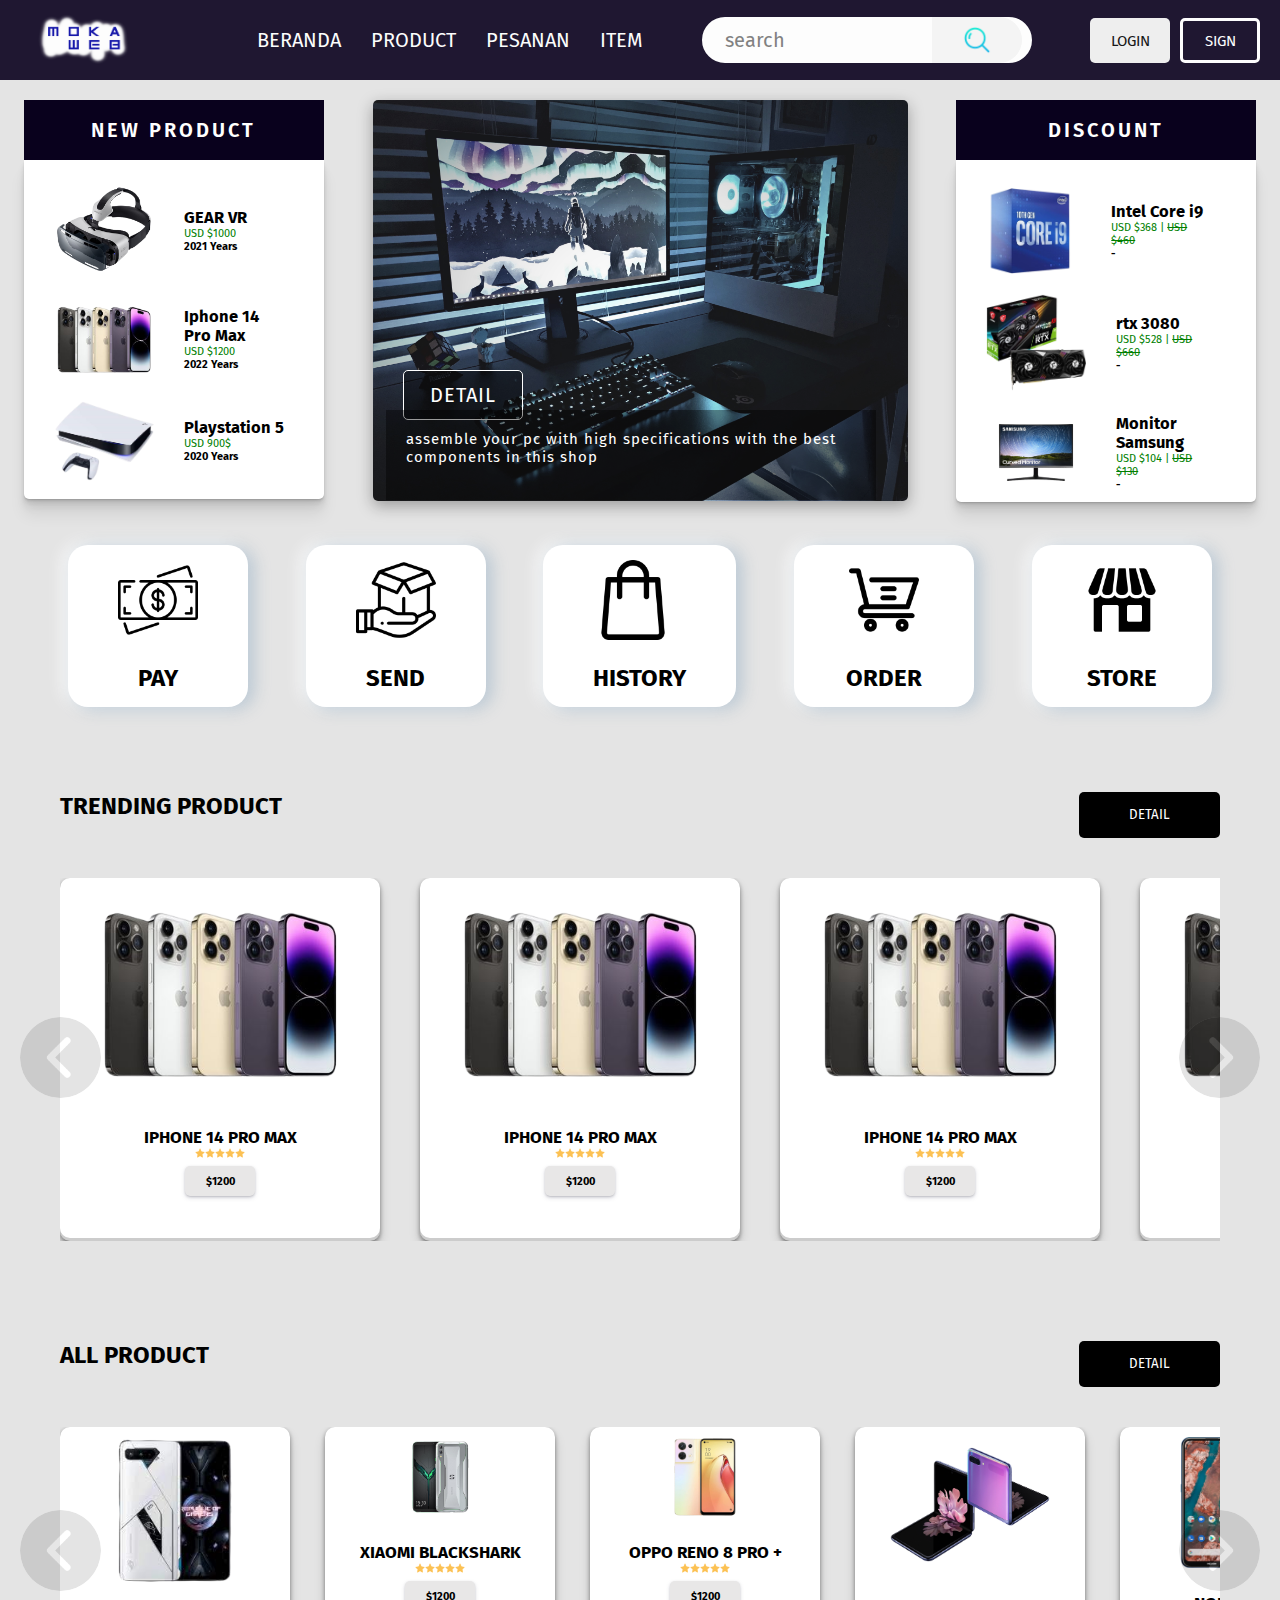
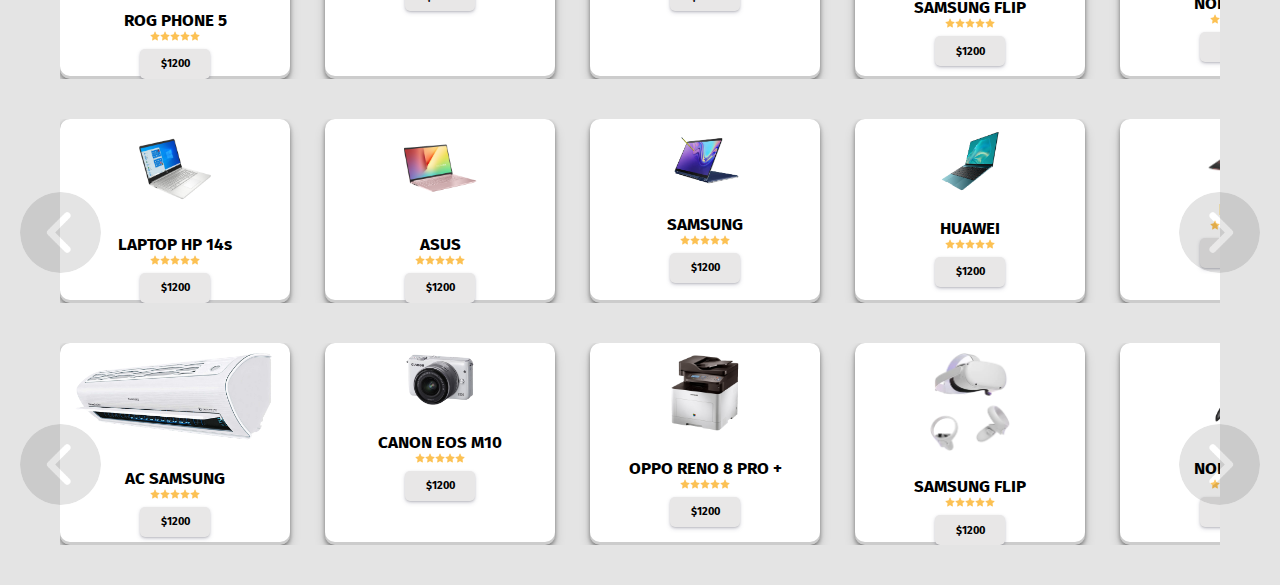
==== index.html @ 20a19802 "first commit" ====
<!DOCTYPE html>
<html lang="en">
  <head>
    <meta charset="UTF-8" />
    <meta http-equiv="X-UA-Compatible" content="IE=edge" />
    <meta name="viewport" content="width=device-width, initial-scale=1.0" />
    <!-- css -->
    <link rel="stylesheet" href="style/style.css" />

    <link rel="stylesheet" href="style/responsive.css" />

    <!-- style font -->
    <link rel="preconnect" href="https://fonts.googleapis.com" />
    <link rel="preconnect" href="https://fonts.gstatic.com" crossorigin />
    <link href="https://fonts.googleapis.com/css2?family=Fira+Sans:wght@300;400;500;600;700&display=swap" rel="stylesheet" />
    <link rel="shortcut icon" href="image/logo/20221010_172447.png" type="image/x-icon" />
    <title>moka-shop</title>
  </head>
  <body>
    <!-- navbarrrr -->
    <header class="navbar">
      <img class="logo" src="image/20221010_071324.png" alt="" />
      <div id="menu-bar">
        <div id="menu" onclick="onClickMenu()">
          <div id="bar1" class="bar"></div>
          <div id="bar2" class="bar"></div>
          <div id="bar3" class="bar"></div>
        </div>
        <ul class="hamburger-nav" id="nav">
          <li><a href="">home</a></li>
          <li><a href="">about</a></li>
          <li><a href="">blog</a></li>
          <li><a href="">gallery</a></li>
          <li><a href="">contact</a></li>
        </ul>
      </div>
      <div class="menu-bg" id="menu-bg"></div>
      <nav>
        <ul class="nav">
          <li><a href="#home">BERANDA</a></li>
          <li><a href="">PRODUCT</a></li>
          <li><a href="">PESANAN</a></li>
          <li><a href="">ITEM</a></li>
        </ul>
      </nav>
      <div class="nav search-bar">
        <img src="image/loupe.png" alt="" />
        <input class="input" type="search" name="" id="" placeholder="search" />
      </div>
      <div class="logo-user">
        <img src="image/icon/user.png" alt="" />
      </div>
      <div class="nav">
        <button class="btnlog">
          <h3><a class="color-text" href="login.html">LOGIN</a></h3>
        </button>
        <button class="btndaf">
          <h3><a href="sign.html">SIGN</a></h3>
        </button>
      </div>
    </header>
    <!-- emd navbarrrrrr -->

    <!-- hero sectionnnn -->
    <section id="home" class="contain">
      <div class="hero">
        <div class="product-content">
          <button class="btn-shop">
            <h2 class="text-shop"><a href="">NEW PRODUCT</a></h2>
          </button>
          <div class="card-product">
            <div class="barang">
              <img src="image/gear-vr-removebg-preview.png" alt="" width="100px" />
              <div class="text-item">
                <div>
                  <h2>GEAR VR</h2>
                  <p>USD $1000</p>
                  <h4>2021 Years</h4>
                </div>
              </div>
            </div>
            <div class="barang">
              <img src="image/ip_14-removebg-preview.png" alt="" width="100px" />
              <div class="text-item">
                <div>
                  <h2>Iphone 14 Pro Max</h2>
                  <p>USD $1200</p>
                  <h4>2022 Years</h4>
                </div>
              </div>
            </div>
            <div class="barang">
              <img class="ps5-img" src="image/ps_5-removebg-preview.png" alt="" width="100px" />
              <div class="text-item">
                <div>
                  <h2>Playstation 5</h2>
                  <p>USD 900$</p>
                  <h4>2020 Years</h4>
                </div>
              </div>
            </div>
            <button class="btn-view">
              <img src="image/icon/right-arrow (1).png" alt="" />
              <h3><a href="#tren-product">View Details</a></h3>
            </button>
          </div>
        </div>
        <div class="image-center">
          <img src="image/Work in progress___.jfif" alt="" width="535px" />
          <button class="btn-image">
            <a href="#tren-product">DETAIL</a>
          </button>
          <p>assemble your pc with high specifications with the best components in this shop</p>
        </div>
        <!-- discount item -->
        <div class="disc-content">
          <div class="discount">
            <button class="btn-disc">
              <a href="">DISCOUNT</a>
            </button>
          </div>
          <div class="card-discount">
            <div class="barang">
              <img class="proc-img" src="image/i9-removebg-preview.png" alt="" width="85px" />
              <div class="text-item">
                <div>
                  <h2>Intel Core i9</h2>
                  <p>USD $368 | <span>USD $460</span></p>
                  <h4>-</h4>
                </div>
              </div>
            </div>
            <div class="barang">
              <img class="rtx-3080" src="image/MSI_GeForce_RTX_3080_Ti_GAMING_X_TRIO_12G_LHR_Grafikkarte__912-V389-071_-removebg-preview.png" alt="" width="100px" />
              <div class="text-item">
                <div>
                  <h2>rtx 3080</h2>
                  <p>USD $528 | <span>USD $660</span></p>
                  <h4>-</h4>
                </div>
              </div>
            </div>
            <div class="barang">
              <img src="image/Samsung_C32R500_LC32R500FHRXEN-removebg-preview.png" alt="" width="100px" />
              <div class="text-item">
                <div class="item">
                  <h2>Monitor Samsung</h2>
                  <p>USD $104 | <span>USD $130</span></p>
                  <h4>-</h4>
                </div>
              </div>
            </div>
            <button class="btn-view">
              <img src="image/icon/right-arrow (1).png" alt="" />
              <h3><a href="#all-product">View Details</a></h3>
            </button>
          </div>
        </div>
      </div>
      <div class="fitur-content">
        <div class="fitur-item">
          <img src="image/icon/cash.png" alt="" />
          <h2>PAY</h2>
        </div>
        <div class="fitur-item">
          <img src="image/icon/package.png" alt="" />
          <h2>SEND</h2>
        </div>
        <div class="fitur-item">
          <img class="history-img" src="image/icon/shop-bag.png" alt="" />
          <h2>HISTORY</h2>
        </div>
        <div class="fitur-item">
          <img src="image/icon/shopping-cart.png" alt="" />
          <h2>ORDER</h2>
        </div>
        <div class="fitur-item">
          <img src="image/icon/store.png" alt="" />
          <h2>STORE</h2>
        </div>
      </div>
    </section>

    <!-- trending product -->
    <section id="tren-product" class="tren">
      <div class="slide">
        <div class="tittle">
          <h2>TRENDING PRODUCT</h2>
          <button class="btn-tren">DETAIL</button>
        </div>
        <div class="btn-slide">
          <img class="btn-next" src="image/icon/next.png" alt="" />
          <img class="btn-prev" src="image/icon/next.png" alt="" />
        </div>
        <div class="product-trending">
          <div class="card-tren">
            <img src="image/ip_14-removebg-preview.png" alt="" />
            <div class="desc-tren">
              <h2>IPHONE 14 PRO MAX</h2>
              <div class="rating">
                <img src="image/icon/favorite.png" alt="" />
                <img src="image/icon/favorite.png" alt="" />
                <img src="image/icon/favorite.png" alt="" />
                <img src="image/icon/favorite.png" alt="" />
                <img src="image/icon/favorite.png" alt="" />
              </div>
              <div class="btn-sell">
                <div>
                  <button class="price" role="button">$1200</button>
                </div>
              </div>
            </div>
          </div>
          <div class="card-tren">
            <img src="image/ip_14-removebg-preview.png" alt="" />
            <div class="desc-tren">
              <h2>IPHONE 14 PRO MAX</h2>
              <div class="rating">
                <img src="image/icon/favorite.png" alt="" />
                <img src="image/icon/favorite.png" alt="" />
                <img src="image/icon/favorite.png" alt="" />
                <img src="image/icon/favorite.png" alt="" />
                <img src="image/icon/favorite.png" alt="" />
              </div>
              <div class="btn-sell">
                <div>
                  <button class="price" role="button">$1200</button>
                </div>
              </div>
            </div>
          </div>
          <div class="card-tren">
            <img src="image/ip_14-removebg-preview.png" alt="" />
            <div class="desc-tren">
              <h2>IPHONE 14 PRO MAX</h2>
              <div class="rating">
                <img src="image/icon/favorite.png" alt="" />
                <img src="image/icon/favorite.png" alt="" />
                <img src="image/icon/favorite.png" alt="" />
                <img src="image/icon/favorite.png" alt="" />
                <img src="image/icon/favorite.png" alt="" />
              </div>
              <div class="btn-sell">
                <div>
                  <button class="price" role="button">$1200</button>
                </div>
              </div>
            </div>
          </div>
          <div class="card-tren">
            <img src="image/ip_14-removebg-preview.png" alt="" />
            <div class="desc-tren">
              <h2>IPHONE 14 PRO MAX</h2>
              <div class="rating">
                <img src="image/icon/favorite.png" alt="" />
                <img src="image/icon/favorite.png" alt="" />
                <img src="image/icon/favorite.png" alt="" />
                <img src="image/icon/favorite.png" alt="" />
                <img src="image/icon/favorite.png" alt="" />
              </div>
              <div class="btn-sell">
                <div>
                  <button class="price" role="button">$1200</button>
                </div>
              </div>
            </div>
          </div>
          <div class="card-tren">
            <img src="image/ip_14-removebg-preview.png" alt="" />
            <div class="desc-tren">
              <h2>IPHONE 14 PRO MAX</h2>
              <div class="rating">
                <img src="image/icon/favorite.png" alt="" />
                <img src="image/icon/favorite.png" alt="" />
                <img src="image/icon/favorite.png" alt="" />
                <img src="image/icon/favorite.png" alt="" />
                <img src="image/icon/favorite.png" alt="" />
              </div>
              <div class="btn-sell">
                <div>
                  <button class="price" role="button">$1200</button>
                </div>
              </div>
            </div>
          </div>
          <div class="card-tren">
            <img src="image/ip_14-removebg-preview.png" alt="" />
            <div class="desc-tren">
              <h2>IPHONE 14 PRO MAX</h2>
              <div class="rating">
                <img src="image/icon/favorite.png" alt="" />
                <img src="image/icon/favorite.png" alt="" />
                <img src="image/icon/favorite.png" alt="" />
                <img src="image/icon/favorite.png" alt="" />
                <img src="image/icon/favorite.png" alt="" />
              </div>
              <div class="btn-sell">
                <div>
                  <button class="price" role="button">$1200</button>
                </div>
              </div>
            </div>
          </div>
        </div>
      </div>
    </section>

    <section id="all-product" class="all-product">
      <div class="slide-1">
        <div class="tittle">
          <h2>ALL PRODUCT</h2>
          <button class="btn-tren">DETAIL</button>
        </div>
        <div class="btn-slide">
          <img class="nxt-btn" src="image/icon/next.png" alt="" />
          <img class="pre-btn" src="image/icon/next.png" alt="" />
        </div>
        <div class="product-container1">
          <div class="card-tren-all">
            <div class="card-body">
              <img class="rog" src="image/rog_5-removebg-preview.png" alt="" />
              <div class="desc-tren">
                <h2>ROG PHONE 5</h2>
                <div class="rating">
                  <img src="image/icon/favorite.png" alt="" />
                  <img src="image/icon/favorite.png" alt="" />
                  <img src="image/icon/favorite.png" alt="" />
                  <img src="image/icon/favorite.png" alt="" />
                  <img src="image/icon/favorite.png" alt="" />
                </div>
                <div class="btn-sell">
                  <div>
                    <button class="price" role="button">$1200</button>
                  </div>
                </div>
              </div>
            </div>
          </div>
          <div class="card-tren-all">
            <div class="card-body">
              <img class="bs" src="image/bs-removebg-preview.png" alt="" />
              <div class="desc-tren">
                <h2>XIAOMI BLACKSHARK</h2>
                <div class="rating">
                  <img src="image/icon/favorite.png" alt="" />
                  <img src="image/icon/favorite.png" alt="" />
                  <img src="image/icon/favorite.png" alt="" />
                  <img src="image/icon/favorite.png" alt="" />
                  <img src="image/icon/favorite.png" alt="" />
                </div>
                <div class="btn-sell">
                  <div>
                    <button class="price" role="button">$1200</button>
                  </div>
                </div>
              </div>
            </div>
          </div>
          <div class="card-tren-all">
            <div class="card-body">
              <img src="image/Oppo_Reno_8_Pro_Plus-removebg-preview.png" alt="" />
              <div class="desc-tren">
                <h2>OPPO RENO 8 PRO +</h2>
                <div class="rating">
                  <img src="image/icon/favorite.png" alt="" />
                  <img src="image/icon/favorite.png" alt="" />
                  <img src="image/icon/favorite.png" alt="" />
                  <img src="image/icon/favorite.png" alt="" />
                  <img src="image/icon/favorite.png" alt="" />
                </div>
                <div class="btn-sell">
                  <div>
                    <button class="price" role="button">$1200</button>
                  </div>
                </div>
              </div>
            </div>
          </div>
          <div class="card-tren-all">
            <div class="card-body">
              <img class="samsung" src="image/samsung-removebg-preview.png" alt="" />
              <div class="desc-tren">
                <h2>SAMSUNG FLIP</h2>
                <div class="rating">
                  <img src="image/icon/favorite.png" alt="" />
                  <img src="image/icon/favorite.png" alt="" />
                  <img src="image/icon/favorite.png" alt="" />
                  <img src="image/icon/favorite.png" alt="" />
                  <img src="image/icon/favorite.png" alt="" />
                </div>
                <div class="btn-sell">
                  <div>
                    <button class="price" role="button">$1200</button>
                  </div>
                </div>
              </div>
            </div>
          </div>
          <div class="card-tren-all">
            <div class="card-body">
              <img class="nokia" src="image/Nokia_Smartphone_X20_128_Go__6_Go_de_RAM__double_SIM__bleu_nordique-removebg-preview (1).png" alt="" />
              <div class="desc-tren">
                <h2>NOKIA X20</h2>
                <div class="rating">
                  <img src="image/icon/favorite.png" alt="" />
                  <img src="image/icon/favorite.png" alt="" />
                  <img src="image/icon/favorite.png" alt="" />
                  <img src="image/icon/favorite.png" alt="" />
                  <img src="image/icon/favorite.png" alt="" />
                </div>
                <div class="btn-sell">
                  <div>
                    <button class="price" role="button">$1200</button>
                  </div>
                </div>
              </div>
            </div>
          </div>
          <div class="card-tren-all">
            <div class="card-body">
              <img class="poco" src="image/Xiaomi_Poco_M4_5G_Price___Specifications-removebg-preview.png" alt="" />
              <div class="desc-tren">
                <h2>POCO M4 5G</h2>
                <div class="rating">
                  <img src="image/icon/favorite.png" alt="" />
                  <img src="image/icon/favorite.png" alt="" />
                  <img src="image/icon/favorite.png" alt="" />
                  <img src="image/icon/favorite.png" alt="" />
                  <img src="image/icon/favorite.png" alt="" />
                </div>
                <div class="btn-sell">
                  <div>
                    <button class="price" role="button">$1200</button>
                  </div>
                </div>
              </div>
            </div>
          </div>
        </div>
      </div>
      <div class="slide-2">
        <div class="btn-slide">
          <img class="btn-nxt" src="image/icon/next.png" alt="" />
          <img class="btn-pre" src="image/icon/next.png" alt="" />
        </div>
        <div class="product-container2">
          <div class="card-tren-all">
            <div class="card-body">
              <img src="image/tech/HP-Laptop-14s-dq0508TU-580F1PA---Silver-6295bfe13f47b-removebg-preview.png" alt="" />
              <div class="desc-tren">
                <h2>LAPTOP HP 14s</h2>
                <div class="rating">
                  <img src="image/icon/favorite.png" alt="" />
                  <img src="image/icon/favorite.png" alt="" />
                  <img src="image/icon/favorite.png" alt="" />
                  <img src="image/icon/favorite.png" alt="" />
                  <img src="image/icon/favorite.png" alt="" />
                </div>
                <div class="btn-sell">
                  <div>
                    <button class="price" role="button">$1200</button>
                  </div>
                </div>
              </div>
            </div>
          </div>
          <div class="card-tren-all">
            <div class="card-body">
              <img src="image/tech/l-asus-removebg-preview.png" alt="" />
              <div class="desc-tren">
                <h2>ASUS</h2>
                <div class="rating">
                  <img src="image/icon/favorite.png" alt="" />
                  <img src="image/icon/favorite.png" alt="" />
                  <img src="image/icon/favorite.png" alt="" />
                  <img src="image/icon/favorite.png" alt="" />
                  <img src="image/icon/favorite.png" alt="" />
                </div>
                <div class="btn-sell">
                  <div>
                    <button class="price" role="button">$1200</button>
                  </div>
                </div>
              </div>
            </div>
          </div>
          <div class="card-tren-all">
            <div class="card-body">
              <img class="l-samsung" src="image/tech/l-samsung-removebg-preview.png" alt="" />
              <div class="desc-tren">
                <h2>SAMSUNG</h2>
                <div class="rating">
                  <img src="image/icon/favorite.png" alt="" />
                  <img src="image/icon/favorite.png" alt="" />
                  <img src="image/icon/favorite.png" alt="" />
                  <img src="image/icon/favorite.png" alt="" />
                  <img src="image/icon/favorite.png" alt="" />
                </div>
                <div class="btn-sell">
                  <div>
                    <button class="price" role="button">$1200</button>
                  </div>
                </div>
              </div>
            </div>
          </div>
          <div class="card-tren-all">
            <div class="card-body">
              <img class="l-huawei" src="image/tech/l-huawei-removebg-preview.png" alt="" />
              <div class="desc-tren">
                <h2>HUAWEI</h2>
                <div class="rating">
                  <img src="image/icon/favorite.png" alt="" />
                  <img src="image/icon/favorite.png" alt="" />
                  <img src="image/icon/favorite.png" alt="" />
                  <img src="image/icon/favorite.png" alt="" />
                  <img src="image/icon/favorite.png" alt="" />
                </div>
                <div class="btn-sell">
                  <div>
                    <button class="price" role="button">$1200</button>
                  </div>
                </div>
              </div>
            </div>
          </div>
          <div class="card-tren-all">
            <div class="card-body">
              <img class="l-rog" src="image/tech/laptop_rog-removebg-preview.png" alt="" />
              <div class="desc-tren">
                <h2>ROG</h2>
                <div class="rating">
                  <img src="image/icon/favorite.png" alt="" />
                  <img src="image/icon/favorite.png" alt="" />
                  <img src="image/icon/favorite.png" alt="" />
                  <img src="image/icon/favorite.png" alt="" />
                  <img src="image/icon/favorite.png" alt="" />
                </div>
                <div class="btn-sell">
                  <div>
                    <button class="price" role="button">$1200</button>
                  </div>
                </div>
              </div>
            </div>
          </div>
          <div class="card-tren-all">
            <div class="card-body">
              <img src="image/tech/l-acer-removebg-preview.png" alt="" />
              <div class="desc-tren">
                <h2>POCO M4 5G</h2>
                <div class="rating">
                  <img src="image/icon/favorite.png" alt="" />
                  <img src="image/icon/favorite.png" alt="" />
                  <img src="image/icon/favorite.png" alt="" />
                  <img src="image/icon/favorite.png" alt="" />
                  <img src="image/icon/favorite.png" alt="" />
                </div>
                <div class="btn-sell">
                  <div>
                    <button class="price" role="button">$1200</button>
                  </div>
                </div>
              </div>
            </div>
          </div>
        </div>
      </div>
      <div class="slide-3">
        <div class="btn-slide">
          <img class="next-btn" src="image/icon/next.png" alt="" />
          <img class="prev-btn" src="image/icon/next.png" alt="" />
        </div>
        <div class="product-container3">
          <div class="card-tren-all">
            <div class="card-body">
              <img class="rog" src="image/tech/AC-SAMSUNG-removebg-preview.png" alt="" />
              <div class="desc-tren">
                <h2>AC SAMSUNG</h2>
                <div class="rating">
                  <img src="image/icon/favorite.png" alt="" />
                  <img src="image/icon/favorite.png" alt="" />
                  <img src="image/icon/favorite.png" alt="" />
                  <img src="image/icon/favorite.png" alt="" />
                  <img src="image/icon/favorite.png" alt="" />
                </div>
                <div class="btn-sell">
                  <div>
                    <button class="price" role="button">$1200</button>
                  </div>
                </div>
              </div>
            </div>
          </div>
          <div class="card-tren-all">
            <div class="card-body">
              <img src="image/tech/Canon-EOS-M10-KIT-YaTekno-removebg-preview.png" alt="" />
              <div class="desc-tren">
                <h2>CANON EOS M10</h2>
                <div class="rating">
                  <img src="image/icon/favorite.png" alt="" />
                  <img src="image/icon/favorite.png" alt="" />
                  <img src="image/icon/favorite.png" alt="" />
                  <img src="image/icon/favorite.png" alt="" />
                  <img src="image/icon/favorite.png" alt="" />
                </div>
                <div class="btn-sell">
                  <div>
                    <button class="price" role="button">$1200</button>
                  </div>
                </div>
              </div>
            </div>
          </div>
          <div class="card-tren-all">
            <div class="card-body">
              <img src="image/tech/printer_samsung-removebg-preview.png" alt="" />
              <div class="desc-tren">
                <h2>OPPO RENO 8 PRO +</h2>
                <div class="rating">
                  <img src="image/icon/favorite.png" alt="" />
                  <img src="image/icon/favorite.png" alt="" />
                  <img src="image/icon/favorite.png" alt="" />
                  <img src="image/icon/favorite.png" alt="" />
                  <img src="image/icon/favorite.png" alt="" />
                </div>
                <div class="btn-sell">
                  <div>
                    <button class="price" role="button">$1200</button>
                  </div>
                </div>
              </div>
            </div>
          </div>
          <div class="card-tren-all">
            <div class="card-body">
              <img src="image/tech/vr_meta_quest_2-removebg-preview.png" alt="" />
              <div class="desc-tren">
                <h2>SAMSUNG FLIP</h2>
                <div class="rating">
                  <img src="image/icon/favorite.png" alt="" />
                  <img src="image/icon/favorite.png" alt="" />
                  <img src="image/icon/favorite.png" alt="" />
                  <img src="image/icon/favorite.png" alt="" />
                  <img src="image/icon/favorite.png" alt="" />
                </div>
                <div class="btn-sell">
                  <div>
                    <button class="price" role="button">$1200</button>
                  </div>
                </div>
              </div>
            </div>
          </div>
          <div class="card-tren-all">
            <div class="card-body">
              <img src="image/tech/samsung_gear360-removebg-preview.png" alt="" />
              <div class="desc-tren">
                <h2>NOKIA X20</h2>
                <div class="rating">
                  <img src="image/icon/favorite.png" alt="" />
                  <img src="image/icon/favorite.png" alt="" />
                  <img src="image/icon/favorite.png" alt="" />
                  <img src="image/icon/favorite.png" alt="" />
                  <img src="image/icon/favorite.png" alt="" />
                </div>
                <div class="btn-sell">
                  <div>
                    <button class="price" role="button">$1200</button>
                  </div>
                </div>
              </div>
            </div>
          </div>
        </div>
      </div>
    </section>

    <!-- javascript code -->
    <script src="style/style.js"></script>
  </body>
</html>
---- style/style.css ----
* {
  margin: 0;
  padding: 0;
  font-family: "Fira Sans", sans-serif;
}

body {
  background-color: rgba(218, 218, 218, 0.738);
}

header {
  background-color: rgb(9, 1, 29);
  opacity: 0.9;
  height: 20px;
}

.navbar {
  width: 96.1%;
  z-index: 10;
  position: fixed;
  padding: 30px;
  display: flex;
  justify-content: space-between;
  align-items: center;
}

.nav {
  display: flex;
}

a {
  text-decoration: none;
}

.logo {
  width: 110px;
  height: 100px;
}

li {
  font-weight: 400;
  font-size: 20px;
  list-style: none;
  margin-right: 30px;
}

.nav li a {
  color: white;
}

.hamburger-nav li a {
  display: none;
}

/* search bar */

.search-bar {
  position: relative;
  cursor: pointer;
}

.input::-webkit-input-placeholder {
  color: rgb(118, 118, 118);
  font-weight: 400;
  font-size: 20px;
}

.input {
  color: rgb(0, 0, 0);
  font-size: 20px;
  padding: 20px 20px;
  width: 330px;
  height: 30px;
  border: none;
  outline: none;
  border-radius: 30px;
  border: 3px solid white;
}

.nav img {
  border-top-right-radius: 30px;
  border-bottom-right-radius: 30px;
  padding: 8px 30px;
  width: 30px;
  height: 30px;
  margin-left: -20px;
  position: absolute;
  right: 10px;
  background-color: whitesmoke;
}

.logo-user img {
  display: none;
}

.btnlog {
  width: 80px;
  height: 45px;
  border-radius: 5px;
  border: none;
  cursor: pointer;
  margin-right: 10px;
}
.btndaf {
  border: 3px solid white;
  background: none;
  width: 80px;
  height: 45px;
  border-radius: 5px;
  cursor: pointer;
}

.btnlog h3 a {
  font-weight: 400;
  font-size: 15px;
  color: black;
}

.btndaf h3 a {
  font-weight: 400;
  font-size: 15px;
  color: white;
}

/* hero section */

.hero {
  display: flex;
  justify-content: space-evenly;
}

br {
  margin: 50px;
}
.contain {
  padding: 100px 10px 25px 10px;
}

.card-product {
  border-bottom-right-radius: 5px;
  border-bottom-left-radius: 5px;
  background-color: white;
  box-sizing: border-box;
  padding: 4px 0 18px 0;
  box-shadow: rgba(0, 0, 0, 0.07) 0px 1px 1px, rgba(0, 0, 0, 0.07) 0px 2px 2px, rgba(0, 0, 0, 0.07) 0px 4px 4px, rgba(0, 0, 0, 0.07) 0px 8px 8px, rgba(0, 0, 0, 0.07) 0px 16px 16px;
}

.barang {
  margin-top: 20px;
  display: flex;
}

.barang img {
  margin-left: 30px;
}

div p {
  color: green;
}

.text-shop a {
  font-size: 20px;
  font-weight: 600;
  color: white;
  letter-spacing: 3px;
}

.btn-shop {
  border: none;
  width: 300px;
  height: 60px;
  background-color: rgb(9, 1, 29);
}

.text-item {
  width: 100px;
  margin-left: 30px;
  display: flex;
  align-items: center;
  font-size: 11px;
}

.image-center {
  position: relative;
  margin-left: 35px;
}

.image-center img {
  border-radius: 5px;
  opacity: 0.9;
  box-shadow: rgba(0, 0, 0, 0.35) 0px 5px 15px;
}

.btn-image {
  width: 120px;
  height: 50px;
  background-color: rgba(0, 0, 0, 0.4);
  border: 1px solid white;
  border-radius: 5px;
  position: absolute;
  top: 270px;
  left: 30px;
}

.btn-view {
  display: none;
}

.btn-image a {
  font-weight: 400;
  color: white;
  font-size: 20px;
  letter-spacing: 1px;
}
.image-center p {
  position: absolute;
  bottom: 5px;
  left: 13px;
  height: 50px;
  width: 450px;
  font-weight: 400;
  color: white;
  letter-spacing: 1px;
  background-color: rgba(0, 0, 0, 0.4);
  font-size: 15px;
  padding: 20px;
}

/* style discount */

.disc-content {
  margin-left: 35px;
}

.card-discount {
  border-bottom-left-radius: 5px;
  border-bottom-right-radius: 5px;
  background-color: white;
  padding: 8px 0;
  box-shadow: rgba(0, 0, 0, 0.07) 0px 1px 1px, rgba(0, 0, 0, 0.07) 0px 2px 2px, rgba(0, 0, 0, 0.07) 0px 4px 4px, rgba(0, 0, 0, 0.07) 0px 8px 8px, rgba(0, 0, 0, 0.07) 0px 16px 16px;
}

.btn-disc {
  border: none;
  width: 300px;
  height: 60px;
  background-color: rgb(9, 1, 29);
}

.btn-disc a {
  font-size: 20px;
  font-weight: 600;
  color: white;
  letter-spacing: 3px;
}

.barang-disc {
  display: flex;
}

.text-item p span {
  text-decoration: line-through;
}

.proc-img {
  margin-right: 10px;
}

.discount {
  position: relative;
}

.logo-disc {
  position: absolute;
  right: 30px;
  top: 8px;
  background-color: red;
  height: 45px;
  width: 45px;
  border-radius: 50%;
  display: flex;
  justify-content: center;
  align-items: center;
}

/* fitur content */

.fitur-content {
  margin-top: 40px;
  display: flex;
  justify-content: space-evenly;
}

.fitur-content div img {
  width: 80px;
}

.fitur-item h2 {
  margin-top: 20px;
  text-align: center;
}
.fitur-item {
  background-color: white;
  box-shadow: rgba(136, 165, 191, 0.48) 6px 2px 16px 0px, rgba(255, 255, 255, 0.8) -6px -2px 16px 0px;
  padding: 15px 50px;
  border-radius: 20px;
}

/* rating img */

.rating {
  display: flex;
}

.rating img {
  width: 10px !important;
}

/* end rating */

/* trending product */

.tren {
  padding: 60px;
}

.tittle {
  display: flex;
  justify-content: space-between;
}

.btn-tren {
  border-radius: 5px;
  border: none;
  color: white;
  background-color: black;
  padding: 15px 50px;
}

.product-trending {
  margin-top: 40px;
  overflow: hidden;
  display: flex;
  scroll-behavior: smooth;
}

.product-container1 {
  margin-top: 40px;
  overflow: hidden;
  display: flex;
  scroll-behavior: smooth;
}

.product-container2 {
  margin-top: 40px;
  overflow: hidden;
  display: flex;
  scroll-behavior: smooth;
}

.product-container3 {
  margin-top: 40px;
  overflow: hidden;
  display: flex;
  scroll-behavior: smooth;
}

.card-tren {
  background-color: white;
  border-radius: 10px;
  padding: 10px 35px 45px 35px;
  box-shadow: rgba(0, 0, 0, 0.4) 0px 2px 4px, rgba(0, 0, 0, 0.3) 0px 7px 13px -3px, rgba(0, 0, 0, 0.2) 0px -3px 0px inset;
  margin-right: 40px;
}

.card-tren img {
  width: 250px;
}

.titik {
  color: rgb(156, 156, 156);
}

.desc-tren {
  display: flex;
  flex-direction: column;
  justify-content: center;
  align-items: center;
  margin-top: 20px;
}

.read-more {
  display: none;
}

.desc-tren p {
  margin-top: 5px;
  text-transform: uppercase;
  font-size: 12px;
}

.desc-tren h5 {
  font-weight: 400;
  width: 150px;
  margin-top: 5px;
  line-height: 18px;
  margin-right: -30px;
}

.desc-tren h2 {
  margin-top: 5px;
  font-size: 17px;
}

.btn-sell {
  margin-top: 10px;
  display: flex;
  align-items: flex-end;
}

.btn-sell div button {
  padding: 10px 25px;
}
.price {
  background-color: rgb(232, 231, 231);
  display: flex;
  flex-direction: row;
  justify-content: center;
  align-items: center;
  box-shadow: rgba(50, 50, 93, 0.25) 0px 2px 5px -1px, rgba(0, 0, 0, 0.3) 0px 1px 3px -1px;
  padding: 0;
  width: 70px;
  height: 30px;
  text-align: center;
  margin-top: -2px;
  font-size: 11px;
  font-weight: 700;
  border: none;
  border-radius: 5px;
}
/* buttton slider */
/* slider 1 */

.slide {
  position: relative;
}
.btn-next,
.btn-prev {
  top: 50%;
  cursor: pointer;
  width: 9vh;
  display: flex;
  border-radius: 50%;
  background-color: white;
  align-items: center;
  position: absolute;
  z-index: 9;
  opacity: 0.1;
}

.slide:hover .btn-slide img {
  opacity: 1;
  -webkit-transition: all 0.5s ease-in-out;
}

.btn-next {
  right: -40px;
}

.btn-prev {
  left: -40px;
  transform: rotate(180deg);
}

.slide-1 {
  position: relative;
}
.nxt-btn,
.pre-btn {
  top: 50%;
  cursor: pointer;
  width: 9vh;
  display: flex;
  border-radius: 50%;
  background-color: white;
  align-items: center;
  position: absolute;
  z-index: 9;
  opacity: 0.1;
}

.slide-1:hover .btn-slide img {
  opacity: 1;
  -webkit-transition: all 0.5s ease-in-out;
}

.nxt-btn {
  right: -40px;
}

.pre-btn {
  left: -40px;
  transform: rotate(180deg);
}
/* slider 2 */
.slide-2 {
  position: relative;
}

.btn-nxt,
.btn-pre {
  z-index: 9;
  top: 40%;
  cursor: pointer;
  width: 9vh;
  display: flex;
  border-radius: 50%;
  background-color: white;
  align-items: center;
  position: absolute;
  opacity: 0.1;
}

.slide-2:hover .btn-slide img {
  opacity: 1;
  -webkit-transition: all 0.5s ease-in-out;
}

.btn-nxt {
  right: -40px;
}

.btn-pre {
  left: -40px;
  transform: rotate(180deg);
}
/* slider 3 */
.slide-3 {
  position: relative;
}

.next-btn,
.prev-btn {
  z-index: 9;
  top: 40%;
  cursor: pointer;
  width: 9vh;
  display: flex;
  border-radius: 50%;
  background-color: white;
  align-items: center;
  position: absolute;
  opacity: 0.1;
}

.slide-3:hover .btn-slide img {
  opacity: 1;
  -webkit-transition: all 0.5s ease-in-out;
}

.next-btn {
  right: -40px;
}

.prev-btn {
  left: -40px;
  transform: rotate(180deg);
}

/* product */

/* all product */

.all-product {
  position: relative;
  padding: 40px 60px 40px 60px;
}

.btn-prdct {
  border-radius: 5px;
  border: none;
  color: white;
  background-color: black;
  padding: 15px 50px;
}

.card-tren-all {
  background-color: white;
  border-radius: 10px;
  padding: 10px 20px 0 20px;
  box-shadow: rgba(0, 0, 0, 0.4) 0px 2px 4px, rgba(0, 0, 0, 0.3) 0px 7px 13px -3px, rgba(0, 0, 0, 0.2) 0px -3px 0px inset;
  margin-right: 35px;
}

.card-tren-all img {
  width: 80px;
}

.samsung {
  width: 160px !important;
}

.nokia {
  width: 110px !important;
}

.rog {
  width: 200px !important;
}

.card-body {
  display: flex;
  flex-direction: column;
  align-items: center;
  width: 190px;
}
---- style/responsive.css ----
@media (max-width: 420px) {
  .logo {
    display: none;
  }

  header {
    width: 100%;
    display: flex;
    justify-content: space-between;
  }

  #menu-bar {
    z-index: 11;
  }

  #menu {
    width: 30px;
    height: 25px;
    margin: 30px 0 20px 20px;
    cursor: pointer;
  }

  .menu-bg,
  #menu-bar {
    top: -10px;
    left: 1vw;
    position: absolute;
  }

  .menu-bg {
    border-radius: 50%;
    z-index: 3;
    width: 0;
    height: 0;
    background: radial-gradient(circle, rgb(69, 69, 69), rgb(60, 60, 60));
    transition: 0.3s ease;
  }
  .change-bg {
    width: 550px;
    height: 540px;
    transform: translate(-65%, -30%);
  }

  .bar {
    height: 3px;
    width: 80%;
    background-color: white;
    display: block;
    border-radius: 5px;
    transition: 0.3s ease;
  }

  #bar1 {
    transform: translateY(-4px);
  }

  #bar3 {
    transform: translateY(4px);
  }

  .hamburger-nav li a {
    transition: 0.3s ease;
    color: white;
    font-weight: 500;
    text-decoration: none;
  }

  .hamburger-nav li a:hover {
    font-weight: bold;
  }

  .hamburger-nav li {
    list-style: none;
    padding: 7px 0;
  }

  .hamburger-nav {
    display: none;
    padding: 0;
    margin: 0 20px;
    transition: 0.3s ease;
  }

  .change .bar {
    background-color: white;
  }

  .change #bar1 {
    transform: translateY(3px) rotateZ(-45deg);
  }

  .change #bar2 {
    opacity: 0;
  }

  .change #bar3 {
    transform: translateY(-3px) rotate(45deg);
  }

  .change {
    display: block !important;
  }

  .navbar {
    margin: 0;
    padding: 25px;
    height: 5px;
  }

  .input {
    margin-left: 13vw;
    width: 40vw;
    height: 10px;
    padding: 7px 10px 12px 10px;
  }

  .input::-webkit-input-placeholder {
    font-weight: 300;
    font-size: 12px;
  }

  .logo-user img {
    margin-right: 1vw;
    display: block;
    width: 30px;
    background-color: white;
    transform: rotate(90deg);
    border-radius: 50%;
  }

  .nav img {
    right: 10px;
    padding: 5px 10px;
    width: 13px;
    height: 13px;
  }

  .nav button {
    display: none;
  }

  .navbar ul {
    display: none;
  }

  .logo {
    margin: -15px;
    width: 60px;
    height: 50px;
  }

  .contain {
  }

  .hero {
    margin-top: -40px;
    padding: 20px 0;
    justify-content: center;
    align-items: center;
    flex-direction: column-reverse;
  }
  .image-center {
    width: 90%;
    margin-bottom: 100px;
    order: 3;
    margin: 0;
  }

  .image-center img {
    margin-bottom: 20px;
    width: 100%;
  }

  .btn-image {
    left: 5%;
    top: 50%;
    width: 30%;
    height: 12%;
  }

  .btn-image a {
    font-size: 10px;
  }

  .image-center p {
    padding: 0% 5%;
    font-size: 60%;
    bottom: 10%;
    left: 1%;
    width: 89%;
  }

  .btn-view {
    background-color: white;
    box-shadow: rgba(0, 0, 0, 0.4) 0px 2px 4px, rgba(0, 0, 0, 0.3) 0px 7px 13px -3px, rgba(0, 0, 0, 0.2) 0px -3px 0px inset;
    border: none;
    width: 30%;
    display: flex;
    font-weight: 400;
    font-size: 35%;
    padding: 3%;
    align-items: center;
    position: absolute;
    color: black;
    bottom: 10px;
    right: 10px;
    cursor: pointer;
    text-decoration: none;
  }

  .btn-view h3 a {
    text-decoration: none;
    color: black;
  }

  .btn-view:hover {
    box-shadow: rgba(9, 30, 66, 0.25) 0px 4px 8px -2px, rgba(9, 30, 66, 0.08) 0px 0px 0px 1px;
    -webkit-transition: all 0.3s ease-in-out;
  }

  .btn-view img {
    margin-right: 10px;
    width: 10%;
  }

  .product-content {
    margin-top: 15px;
    width: 90%;
    order: 1;
  }

  .card-product {
    position: relative;
    display: flex;
  }

  .btn-shop {
    border-top-left-radius: 10px;
    border-top-right-radius: 10px;
    width: 100%;
  }

  .text-shop a {
    font-size: 70%;
  }

  .disc-content {
    width: 90%;
    order: 2;
    margin: 0;
  }

  .card-discount {
    border-bottom-left-radius: 10px;
    border-bottom-right-radius: 10px;
    display: flex;
    position: relative;
  }
  .btn-disc {
    border-top-left-radius: 10px;
    border-top-right-radius: 10px;
    width: 100%;
  }

  .btn-disc a {
    font-size: 100%;
  }

  .logo-disc {
    top: 20%;
    font-size: 100%;
    width: 15%;
    height: 60%;
    right: 10%;
  }

  .barang {
    margin: 7px 5% 50px 7%;
  }

  .barang img {
    margin-left: 0;
    height: 100%;
    width: 100%;
  }

  .text-item {
    display: none;
  }

  .fitur-content {
    margin-top: 10px;
    display: flex;
    flex-wrap: wrap;
    justify-content: center;
    gap: 15px;
  }

  .fitur-item {
    padding: 1% 6%;
  }

  .fitur-item img {
    width: 9vw !important;
    height: 7vh !important;
  }

  .fitur-item h2 {
    margin-top: 10%;
    font-size: 55%;
  }

  .history-img {
    margin-left: 4px;
  }

  .tittle h2 {
    margin-top: 5px;
    width: 50px;
    font-size: 80%;
  }

  .btn-tren {
    font-size: 65%;
    padding: 5% 10%;
    letter-spacing: 3px;
    font-weight: 500;
    color: black;
    background-color: white;
    box-shadow: rgba(0, 0, 0, 0.07) 0px 1px 1px, rgba(0, 0, 0, 0.07) 0px 2px 2px, rgba(0, 0, 0, 0.07) 0px 4px 4px, rgba(0, 0, 0, 0.07) 0px 8px 8px, rgba(0, 0, 0, 0.07) 0px 16px 16px;

    cursor: pointer;
  }

  .btn-tren:hover {
    box-shadow: none;
    -webkit-transition: all 1s ease-in-out;
  }

  /* button */

  .price {
    background-color: rgb(232, 231, 231);
    display: flex;
    flex-direction: row;
    justify-content: center;
    align-items: center;
    box-shadow: rgba(50, 50, 93, 0.25) 0px 2px 5px -1px, rgba(0, 0, 0, 0.3) 0px 1px 3px -1px;
    padding: 0;
    width: 10px;
    height: 10px;
    text-align: center;
    margin-top: -2px;
    font-size: 7px;
    font-weight: 700;
    border: none;
    border-radius: 5px;
  }

  /* end button */

  .tren {
    padding: 15px 40px 10px 40px;
  }

  .card-tren {
    display: flex;
    flex-direction: column;
    align-items: center;
    border-radius: 5px;
    padding: 5px 10px 15px 15px;
    margin-right: 20px;
  }

  .card-tren img {
    width: 75px;
  }

  .desc-tren {
    padding: 0;
    margin: 5px 0 0 0;
  }

  .desc-tren h2 {
    margin: 0;
    font-size: 8px;
  }

  .rating {
    margin-top: 3px;
    display: flex;
  }

  .rating img {
    width: 10px;
  }

  /* product */

  .all-product {
    padding: 35px 40px 5px 40px;
  }

  .card-tren-all {
    padding: 5px 10px 0 10px;
    margin-right: 20px;
  }

  /* img product */

  .l-rog {
    margin: 12px 0 12px 0;
    width: 100px !important;
  }

  .l-samsung {
    margin: 10px 0 10px 0;
  }
  .l-huawei {
    margin: 7px 0 9px 0;
  }

  .poco {
    width: 60px !important;
  }

  .rog {
    margin: 5px 0 3 0;
    width: 108px !important;
  }

  .samsung {
    margin-bottom: 4px;
    width: 90px !important;
  }

  .nokia {
    width: 70px !important;
  }

  .card-body {
    display: flex;
    width: 88px;
    height: 150px;
    margin-right: 5px !important;
  }

  /* button slider */

  .btn-next {
    right: -20px;
  }

  .btn-prev {
    left: -20px;
  }
  .btn-pre {
    left: -20px;
  }
  .btn-nxt {
    right: -20px;
  }
  .pre-btn {
    left: -20px;
  }
  .nxt-btn {
    right: -20px;
  }
  .prev-btn {
    left: -20px;
  }
  .next-btn {
    right: -20px;
  }
}

@media (min-width: 420px) and (max-width: 760px) {
  header {
    display: flex;
    flex-direction: row;
    justify-content: space-between;
  }

  .contain {
    padding: 50px 1px;
  }

  .logo {
    display: none;
  }

  header {
    align-items: center;
    display: flex;
    justify-content: center;
  }

  #menu-bar {
    z-index: 11;
  }

  #menu {
    width: 30px;
    height: 25px;
    margin: 30px 0 20px 20px;
    cursor: pointer;
  }

  .menu-bg,
  #menu-bar {
    top: -10px;
    left: 30px;
    position: absolute;
  }

  .menu-bg {
    border-radius: 50%;
    z-index: 3;
    width: 0;
    height: 0;
    background: radial-gradient(circle, rgb(69, 69, 69), rgb(60, 60, 60));
    transition: 0.3s ease;
  }
  .change-bg {
    width: 550px;
    height: 540px;
    transform: translate(-65%, -30%);
  }

  .bar {
    height: 3px;
    width: 80%;
    background-color: white;
    display: block;
    border-radius: 5px;
    transition: 0.3s ease;
  }

  #bar1 {
    transform: translateY(-4px);
  }

  #bar3 {
    transform: translateY(4px);
  }

  .hamburger-nav li a {
    transition: 0.3s ease;
    color: white;
    font-weight: 500;
    text-decoration: none;
  }

  .hamburger-nav li a:hover {
    font-weight: bold;
  }

  .hamburger-nav li {
    list-style: none;
    padding: 7px 0;
  }

  .hamburger-nav {
    display: none;
    padding: 0;
    margin: 0 20px;
    transition: 0.3s ease;
  }

  .change .bar {
    background-color: white;
  }

  .change #bar1 {
    transform: translateY(3px) rotateZ(-45deg);
  }

  .change #bar2 {
    opacity: 0;
  }

  .change #bar3 {
    transform: translateY(-3px) rotate(45deg);
  }

  .change {
    display: block !important;
  }

  .navbar {
    margin: 0;
    padding: 25px;
    height: 5px;
  }

  .nav button {
    display: none;
  }

  .navbar ul {
    display: none;
  }
  .input {
    margin-right: 0;
    width: 30vw;
    margin-left: 20vw;
    height: 10px;
    padding: 7px 5% 12px 5%;
  }

  .input::-webkit-input-placeholder {
    font-weight: 300;
    font-size: 12px;
  }

  .nav {
    margin-right: 7%;
  }

  .nav img {
    right: 0;
    padding: 5px 10px;
    width: 13px;
    height: 13px;
  }
  .btnlog {
    display: inline-block !important;
    width: 10vw;
    height: 6vh;
    border-radius: 5px;
    border: none;
    margin-right: 10px;
  }

  .nav button h3 a {
    font-size: 12px;
  }

  .btndaf {
    display: inline-block !important;
    border: 2px solid white;
    background: none;
    width: 10vw;
    height: 6vh;
    border-radius: 5px;
  }

  /* hero section */

  .hero {
    display: flex;
    flex-wrap: wrap;
    flex-direction: row;
    justify-content: center;
    gap: 20px;
  }

  .image-center {
    display: flex;
    flex-direction: column;
    align-items: center;
    justify-content: center;
    margin-left: 0;
    margin-top: 30px;
    order: 1;
  }

  .image-center img {
    width: 83%;
  }

  .btn-image {
    left: 15%;
    top: 60%;
    width: 15%;
    height: 10%;
  }

  .btn-image a {
    font-size: 90%;
  }

  .image-center p {
    padding: 2% 5%;
    font-size: 85%;
    bottom: 7%;
    left: 10%;
    width: 70%;
  }

  .disc-content {
    height: 100%;
    margin-left: 0;
    margin-top: 30px;
    width: 39vw;
    order: 3;
  }

  .btn-disc {
    width: 39vw;
  }

  .barang {
    margin-left: 7%;
    margin-right: 2%;
  }

  .barang img {
    margin-left: 0;
    height: 90%;
    width: 25%;
  }

  .text-item {
    width: 70%;
  }

  .text-item div h2 {
    margin-bottom: 3%;
    font-size: 120%;
  }

  .text-item div p {
    font-size: 90%;
    margin-bottom: 1%;
  }

  .proc-img {
    margin-right: 0;
    width: 21% !important;
    height: 10% !important;
  }

  .rtx-3080 {
    width: 96.5px;
  }

  .product-content {
    margin-top: 30px;
    width: 39vw;
    order: 3;
  }

  .btn-shop {
    width: 39vw;
  }

  /* fitur content */

  .fitur-content {
    margin-top: 40px;
    display: flex;
    flex-wrap: wrap;
    justify-content: center;
    gap: 30px;
  }

  .fitur-item {
    padding: 6px 19px;
  }

  .fitur-item img {
    width: 55px !important;
  }

  .fitur-item h2 {
    margin-top: 8px;
    font-size: 15px;
  }

  /* product */

  .tren {
    padding: 40px 60px 5px 60px;
  }

  .all-product {
    padding: 35px 60px 5px 60px;
  }
}
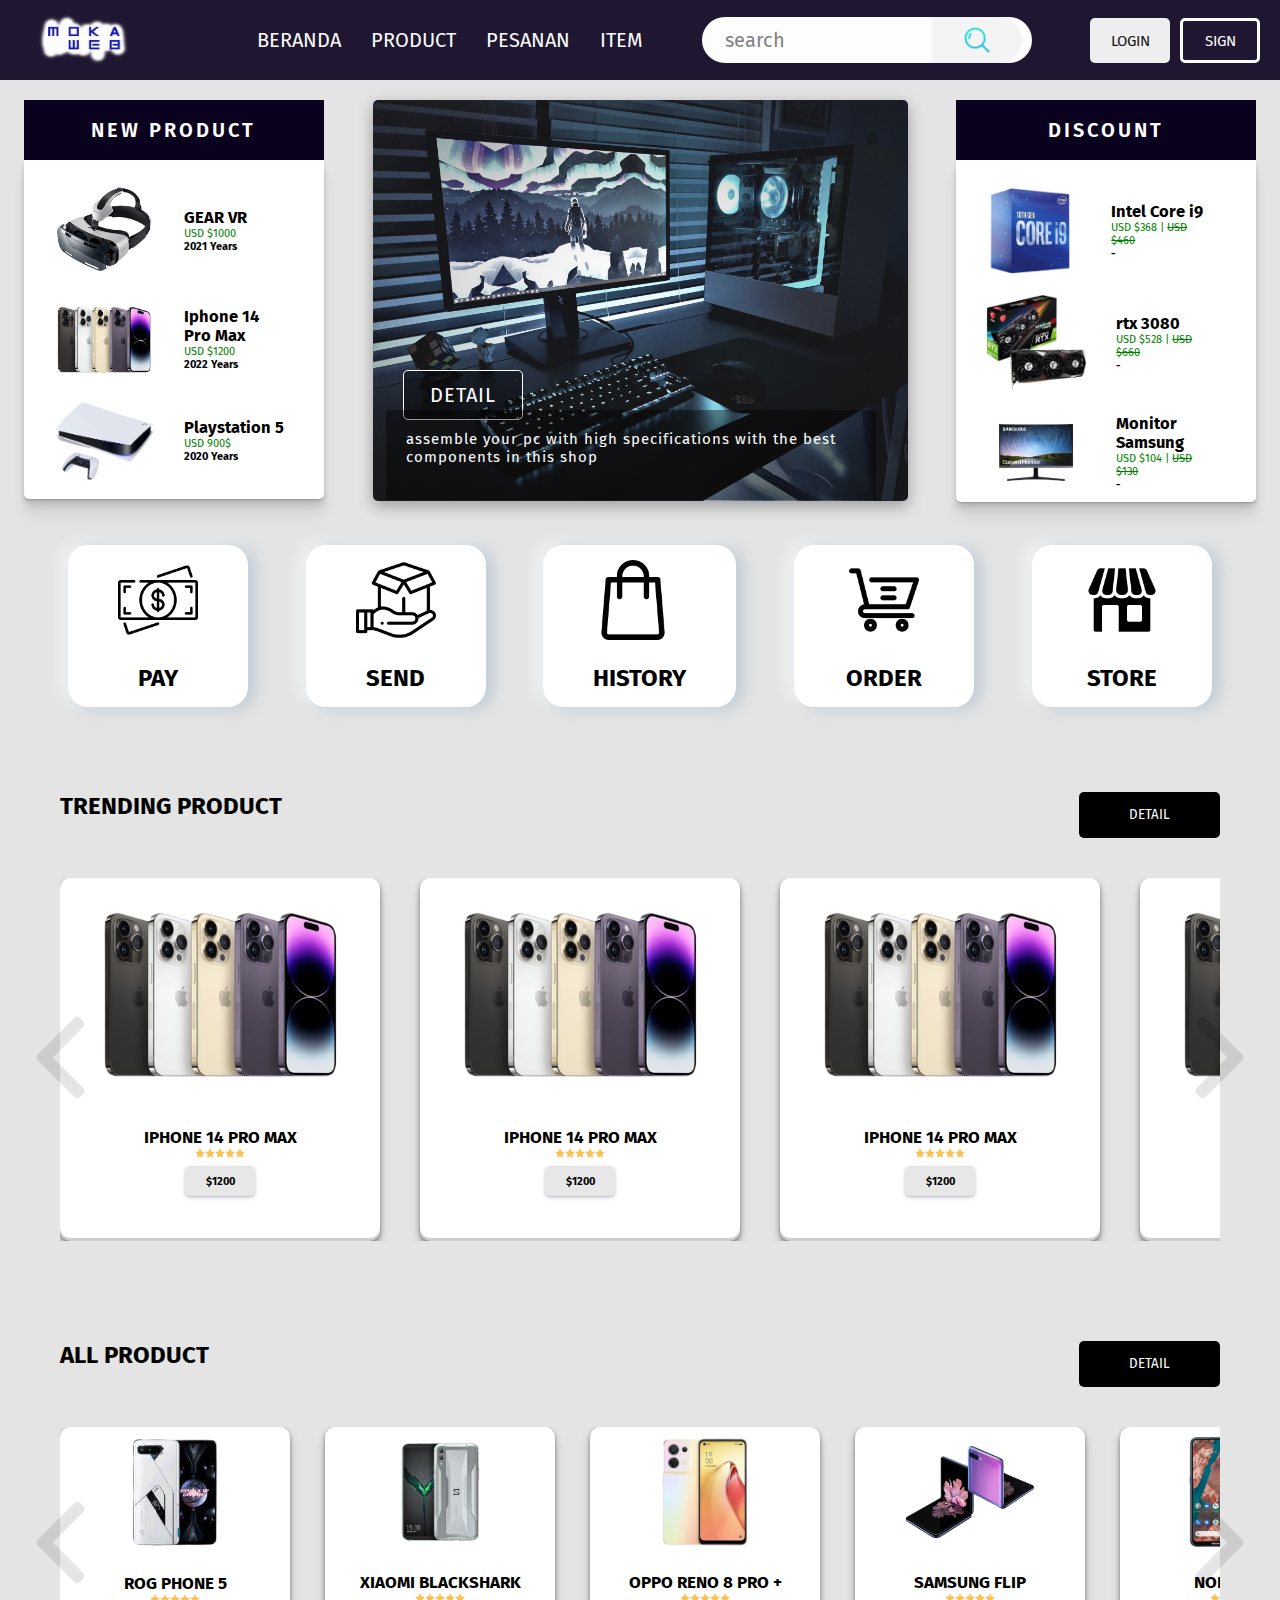
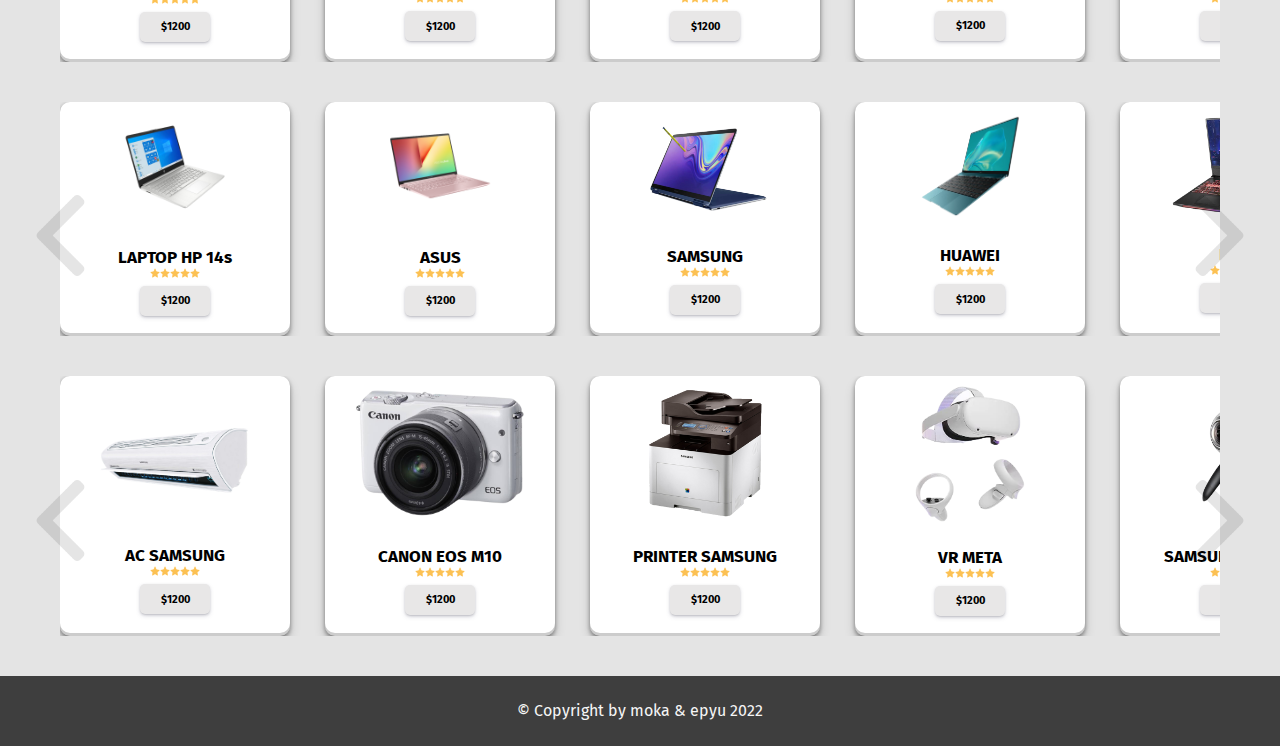
==== commit 24f10b49: "first commit" ====
--- a/index.html
+++ b/index.html
@@ -48,14 +48,14 @@
         <input class="input" type="search" name="" id="" placeholder="search" />
       </div>
       <div class="logo-user">
-        <img src="image/icon/user.png" alt="" />
-      </div>
-      <div class="nav">
+        <a href="login.page/index.html"><img src="image/icon/user.png" alt="" /></a>
+      </div>
+      <div class="nav btn-change">
         <button class="btnlog">
-          <h3><a class="color-text" href="login.html">LOGIN</a></h3>
+          <h3><a class="color-text" href="login.page/index.html">LOGIN</a></h3>
         </button>
         <button class="btndaf">
-          <h3><a href="sign.html">SIGN</a></h3>
+          <h3><a href="login.page/index.html">SIGN</a></h3>
         </button>
       </div>
     </header>
@@ -189,8 +189,8 @@
           <button class="btn-tren">DETAIL</button>
         </div>
         <div class="btn-slide">
-          <img class="btn-next" src="image/icon/next.png" alt="" />
-          <img class="btn-prev" src="image/icon/next.png" alt="" />
+          <img class="btn-next" src="image/icon/right-arrow.png" alt="" />
+          <img class="btn-prev" src="image/icon/right-arrow.png" alt="" />
         </div>
         <div class="product-trending">
           <div class="card-tren">
@@ -312,8 +312,8 @@
           <button class="btn-tren">DETAIL</button>
         </div>
         <div class="btn-slide">
-          <img class="nxt-btn" src="image/icon/next.png" alt="" />
-          <img class="pre-btn" src="image/icon/next.png" alt="" />
+          <img class="nxt-btn" src="image/icon/right-arrow.png" alt="" />
+          <img class="pre-btn" src="image/icon/right-arrow.png" alt="" />
         </div>
         <div class="product-container1">
           <div class="card-tren-all">
@@ -440,13 +440,13 @@
       </div>
       <div class="slide-2">
         <div class="btn-slide">
-          <img class="btn-nxt" src="image/icon/next.png" alt="" />
-          <img class="btn-pre" src="image/icon/next.png" alt="" />
+          <img class="btn-nxt" src="image/icon/right-arrow.png" alt="" />
+          <img class="btn-pre" src="image/icon/right-arrow.png" alt="" />
         </div>
         <div class="product-container2">
           <div class="card-tren-all">
             <div class="card-body">
-              <img src="image/tech/HP-Laptop-14s-dq0508TU-580F1PA---Silver-6295bfe13f47b-removebg-preview.png" alt="" />
+              <img class="l-hp" src="image/tech/HP-Laptop-14s-dq0508TU-580F1PA---Silver-6295bfe13f47b-removebg-preview.png" alt="" />
               <div class="desc-tren">
                 <h2>LAPTOP HP 14s</h2>
                 <div class="rating">
@@ -548,7 +548,7 @@
             <div class="card-body">
               <img src="image/tech/l-acer-removebg-preview.png" alt="" />
               <div class="desc-tren">
-                <h2>POCO M4 5G</h2>
+                <h2>ACER</h2>
                 <div class="rating">
                   <img src="image/icon/favorite.png" alt="" />
                   <img src="image/icon/favorite.png" alt="" />
@@ -568,14 +568,14 @@
       </div>
       <div class="slide-3">
         <div class="btn-slide">
-          <img class="next-btn" src="image/icon/next.png" alt="" />
-          <img class="prev-btn" src="image/icon/next.png" alt="" />
+          <img class="next-btn" src="image/icon/right-arrow.png" alt="" />
+          <img class="prev-btn" src="image/icon/right-arrow.png" alt="" />
         </div>
         <div class="product-container3">
           <div class="card-tren-all">
             <div class="card-body">
-              <img class="rog" src="image/tech/AC-SAMSUNG-removebg-preview.png" alt="" />
-              <div class="desc-tren">
+              <img class="ac-samsung" src="image/tech/AC-SAMSUNG-removebg-preview.png" alt="" />
+              <div class="desc-tren-ac">
                 <h2>AC SAMSUNG</h2>
                 <div class="rating">
                   <img src="image/icon/favorite.png" alt="" />
@@ -594,7 +594,7 @@
           </div>
           <div class="card-tren-all">
             <div class="card-body">
-              <img src="image/tech/Canon-EOS-M10-KIT-YaTekno-removebg-preview.png" alt="" />
+              <img class="cannon" src="image/tech/Canon-EOS-M10-KIT-YaTekno-removebg-preview.png" alt="" />
               <div class="desc-tren">
                 <h2>CANON EOS M10</h2>
                 <div class="rating">
@@ -614,49 +614,49 @@
           </div>
           <div class="card-tren-all">
             <div class="card-body">
-              <img src="image/tech/printer_samsung-removebg-preview.png" alt="" />
-              <div class="desc-tren">
-                <h2>OPPO RENO 8 PRO +</h2>
-                <div class="rating">
-                  <img src="image/icon/favorite.png" alt="" />
-                  <img src="image/icon/favorite.png" alt="" />
-                  <img src="image/icon/favorite.png" alt="" />
-                  <img src="image/icon/favorite.png" alt="" />
-                  <img src="image/icon/favorite.png" alt="" />
-                </div>
-                <div class="btn-sell">
-                  <div>
-                    <button class="price" role="button">$1200</button>
-                  </div>
-                </div>
-              </div>
-            </div>
-          </div>
-          <div class="card-tren-all">
-            <div class="card-body">
-              <img src="image/tech/vr_meta_quest_2-removebg-preview.png" alt="" />
-              <div class="desc-tren">
-                <h2>SAMSUNG FLIP</h2>
-                <div class="rating">
-                  <img src="image/icon/favorite.png" alt="" />
-                  <img src="image/icon/favorite.png" alt="" />
-                  <img src="image/icon/favorite.png" alt="" />
-                  <img src="image/icon/favorite.png" alt="" />
-                  <img src="image/icon/favorite.png" alt="" />
-                </div>
-                <div class="btn-sell">
-                  <div>
-                    <button class="price" role="button">$1200</button>
-                  </div>
-                </div>
-              </div>
-            </div>
-          </div>
-          <div class="card-tren-all">
-            <div class="card-body">
-              <img src="image/tech/samsung_gear360-removebg-preview.png" alt="" />
-              <div class="desc-tren">
-                <h2>NOKIA X20</h2>
+              <img class="printer" src="image/tech/printer_samsung-removebg-preview.png" alt="" />
+              <div class="desc-tren">
+                <h2>PRINTER SAMSUNG</h2>
+                <div class="rating">
+                  <img src="image/icon/favorite.png" alt="" />
+                  <img src="image/icon/favorite.png" alt="" />
+                  <img src="image/icon/favorite.png" alt="" />
+                  <img src="image/icon/favorite.png" alt="" />
+                  <img src="image/icon/favorite.png" alt="" />
+                </div>
+                <div class="btn-sell">
+                  <div>
+                    <button class="price" role="button">$1200</button>
+                  </div>
+                </div>
+              </div>
+            </div>
+          </div>
+          <div class="card-tren-all">
+            <div class="card-body">
+              <img class="vr-meta" src="image/tech/vr_meta_quest_2-removebg-preview.png" alt="" />
+              <div class="desc-tren">
+                <h2>VR META</h2>
+                <div class="rating">
+                  <img src="image/icon/favorite.png" alt="" />
+                  <img src="image/icon/favorite.png" alt="" />
+                  <img src="image/icon/favorite.png" alt="" />
+                  <img src="image/icon/favorite.png" alt="" />
+                  <img src="image/icon/favorite.png" alt="" />
+                </div>
+                <div class="btn-sell">
+                  <div>
+                    <button class="price" role="button">$1200</button>
+                  </div>
+                </div>
+              </div>
+            </div>
+          </div>
+          <div class="card-tren-all">
+            <div class="card-body">
+              <img class="samsung-c" src="image/tech/samsung_gear360-removebg-preview.png" alt="" />
+              <div class="desc-tren">
+                <h2>SAMSUNG CAMERA</h2>
                 <div class="rating">
                   <img src="image/icon/favorite.png" alt="" />
                   <img src="image/icon/favorite.png" alt="" />
@@ -675,6 +675,12 @@
         </div>
       </div>
     </section>
+
+    <footer>
+      <div class="footer">
+        <p>&copy; Copyright by moka & epyu 2022</p>
+      </div>
+    </footer>
 
     <!-- javascript code -->
     <script src="style/style.js"></script>
--- a/style/style.css
+++ b/style/style.css
@@ -388,6 +388,18 @@
   align-items: center;
   margin-top: 20px;
 }
+.desc-tren-ac {
+  display: flex;
+  flex-direction: column;
+  justify-content: center;
+  align-items: center;
+  margin-top: 45px;
+}
+
+.desc-tren-ac h2 {
+  margin-top: 5px;
+  font-size: 17px;
+}
 
 .read-more {
   display: none;
@@ -450,8 +462,6 @@
   cursor: pointer;
   width: 9vh;
   display: flex;
-  border-radius: 50%;
-  background-color: white;
   align-items: center;
   position: absolute;
   z-index: 9;
@@ -481,8 +491,7 @@
   cursor: pointer;
   width: 9vh;
   display: flex;
-  border-radius: 50%;
-  background-color: white;
+
   align-items: center;
   position: absolute;
   z-index: 9;
@@ -514,8 +523,7 @@
   cursor: pointer;
   width: 9vh;
   display: flex;
-  border-radius: 50%;
-  background-color: white;
+
   align-items: center;
   position: absolute;
   opacity: 0.1;
@@ -546,8 +554,6 @@
   cursor: pointer;
   width: 9vh;
   display: flex;
-  border-radius: 50%;
-  background-color: white;
   align-items: center;
   position: absolute;
   opacity: 0.1;
@@ -587,30 +593,80 @@
 .card-tren-all {
   background-color: white;
   border-radius: 10px;
-  padding: 10px 20px 0 20px;
+  padding: 10px 20px 20px 20px;
   box-shadow: rgba(0, 0, 0, 0.4) 0px 2px 4px, rgba(0, 0, 0, 0.3) 0px 7px 13px -3px, rgba(0, 0, 0, 0.2) 0px -3px 0px inset;
   margin-right: 35px;
 }
 
 .card-tren-all img {
-  width: 80px;
+  width: 110px;
 }
 
 .samsung {
-  width: 160px !important;
+  width: 130px !important;
 }
 
 .nokia {
+  width: 92px !important;
+}
+
+.rog {
+  width: 150px !important;
+}
+
+.poco {
+  width: 80px !important;
+}
+
+.l-hp {
   width: 110px !important;
 }
 
-.rog {
+.l-samsung {
+  width: 145px !important;
+}
+
+.l-huawei {
+  width: 136px !important;
+}
+
+.l-rog {
+  width: 190px !important;
+}
+
+.ac-samsung {
+  width: 150px !important;
+  margin-top: 42px;
+}
+
+.cannon {
   width: 200px !important;
 }
 
+.printer {
+  width: 135px !important;
+}
+
+.samsung-c {
+  width: 135px !important;
+}
+
 .card-body {
   display: flex;
   flex-direction: column;
   align-items: center;
   width: 190px;
 }
+
+.footer {
+  display: flex;
+  justify-content: center;
+  align-items: center;
+  background-color: rgb(62, 62, 62);
+  height: 70px;
+  width: 100%;
+}
+
+.footer p {
+  color: whitesmoke;
+}
--- a/style/responsive.css
+++ b/style/responsive.css
@@ -59,6 +59,7 @@
   }
 
   .hamburger-nav li a {
+    display: inline-block;
     transition: 0.3s ease;
     color: white;
     font-weight: 500;
@@ -108,10 +109,11 @@
   }
 
   .input {
-    margin-left: 13vw;
-    width: 40vw;
+    margin-left: 11vw;
+    width: 50vw;
     height: 10px;
-    padding: 7px 10px 12px 10px;
+    font-size: 12px;
+    padding: 10px 10px 9px 11px;
   }
 
   .input::-webkit-input-placeholder {
@@ -129,7 +131,7 @@
   }
 
   .nav img {
-    right: 10px;
+    right: 0;
     padding: 5px 10px;
     width: 13px;
     height: 13px;
@@ -301,7 +303,7 @@
   }
 
   .fitur-item img {
-    width: 9vw !important;
+    width: 10vw !important;
     height: 7vh !important;
   }
 
@@ -406,36 +408,74 @@
     margin-right: 20px;
   }
 
+  .card-tren-all img {
+    width: 80px;
+  }
+  .desc-tren-ac {
+    display: flex;
+    flex-direction: column;
+    justify-content: center;
+    align-items: center;
+    margin-top: 10px;
+  }
+  .desc-tren-ac h2 {
+    margin-top: 5px;
+    font-size: 10px;
+  }
+
   /* img product */
 
+  .samsung {
+    width: 96px !important;
+  }
+
+  .nokia {
+    width: 68px !important;
+  }
+
+  .rog {
+    width: 110px !important;
+  }
+
+  .poco {
+    width: 58px !important;
+  }
+
+  .l-hp {
+    width: 80px !important;
+  }
+
+  .l-samsung {
+    width: 108px !important;
+  }
+
+  .l-huawei {
+    width: 100px !important;
+  }
+
   .l-rog {
-    margin: 12px 0 12px 0;
-    width: 100px !important;
-  }
-
-  .l-samsung {
-    margin: 10px 0 10px 0;
-  }
-  .l-huawei {
-    margin: 7px 0 9px 0;
-  }
-
-  .poco {
-    width: 60px !important;
-  }
-
-  .rog {
-    margin: 5px 0 3 0;
-    width: 108px !important;
-  }
-
-  .samsung {
-    margin-bottom: 4px;
+    width: 145px !important;
+  }
+
+  .ac-samsung {
     width: 90px !important;
-  }
-
-  .nokia {
-    width: 70px !important;
+    margin-top: 27px;
+  }
+
+  .vr-meta {
+    width: 65px !important;
+  }
+  .cannon {
+    margin: 10px 0 !important;
+    width: 90px !important;
+  }
+
+  .printer {
+    width: 80px !important;
+  }
+
+  .samsung-c {
+    width: 80px !important;
   }
 
   .card-body {
@@ -447,30 +487,66 @@
 
   /* button slider */
 
+  .btn-slide {
+    width: 5%;
+  }
+
   .btn-next {
-    right: -20px;
+    top: 58%;
+    right: -30px;
+    width: 15%;
+    opacity: 0.3;
   }
 
   .btn-prev {
-    left: -20px;
+    top: 58%;
+    left: -30px;
+    width: 15%;
+    opacity: 0.3;
   }
   .btn-pre {
-    left: -20px;
+    top: 35%;
+    left: -30px;
+    width: 15%;
+    opacity: 0.3;
   }
   .btn-nxt {
-    right: -20px;
+    top: 35%;
+    right: -30px;
+    width: 15%;
+    opacity: 0.3;
   }
   .pre-btn {
-    left: -20px;
+    top: 58%;
+    left: -30px;
+    width: 15%;
+    opacity: 0.3;
   }
   .nxt-btn {
-    right: -20px;
+    top: 58%;
+    right: -30px;
+    width: 15%;
+    opacity: 0.3;
   }
   .prev-btn {
-    left: -20px;
+    top: 38%;
+    left: -30px;
+    width: 15%;
+    opacity: 0.3;
   }
   .next-btn {
-    right: -20px;
+    top: 38%;
+    right: -30px;
+    width: 15%;
+    opacity: 0.3;
+  }
+
+  .footer {
+    height: 60px;
+  }
+
+  .footer p {
+    font-size: 13px;
   }
 }
 
@@ -545,6 +621,7 @@
   }
 
   .hamburger-nav li a {
+    display: inline-block;
     transition: 0.3s ease;
     color: white;
     font-weight: 500;
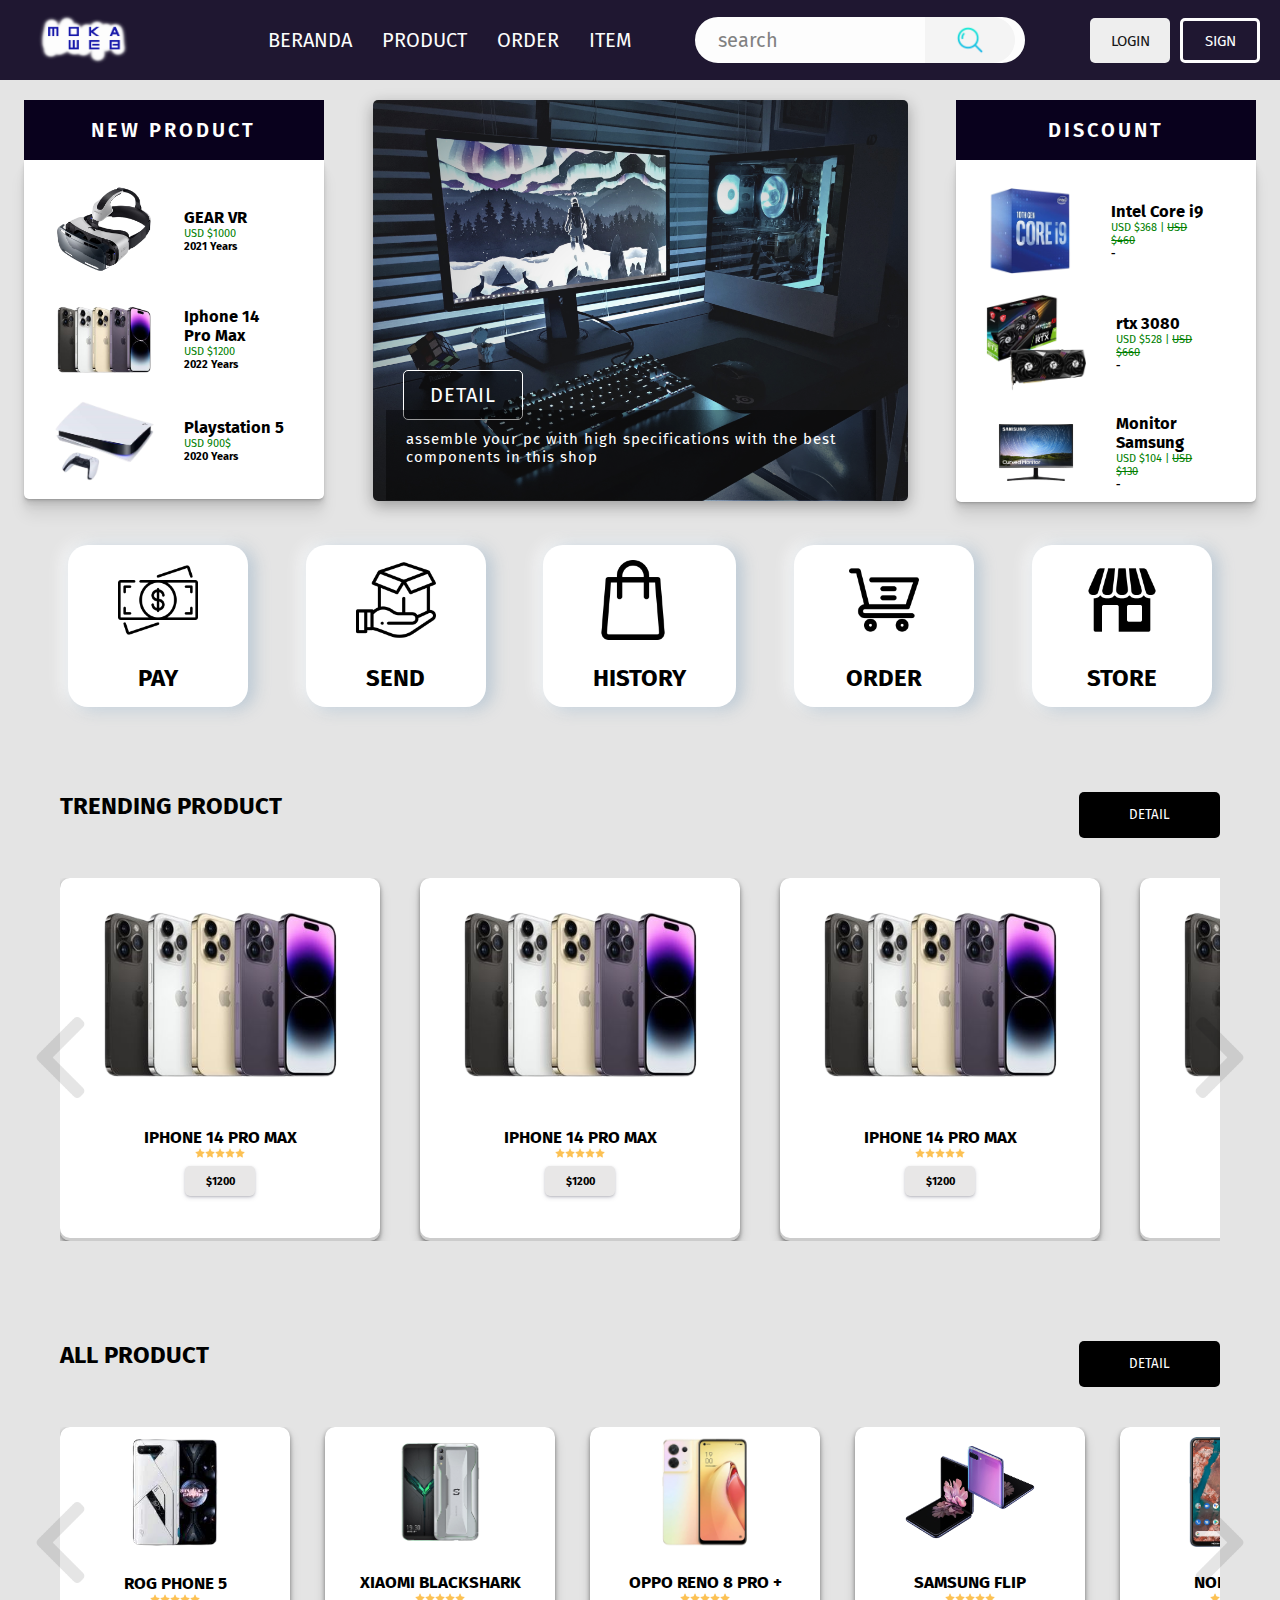
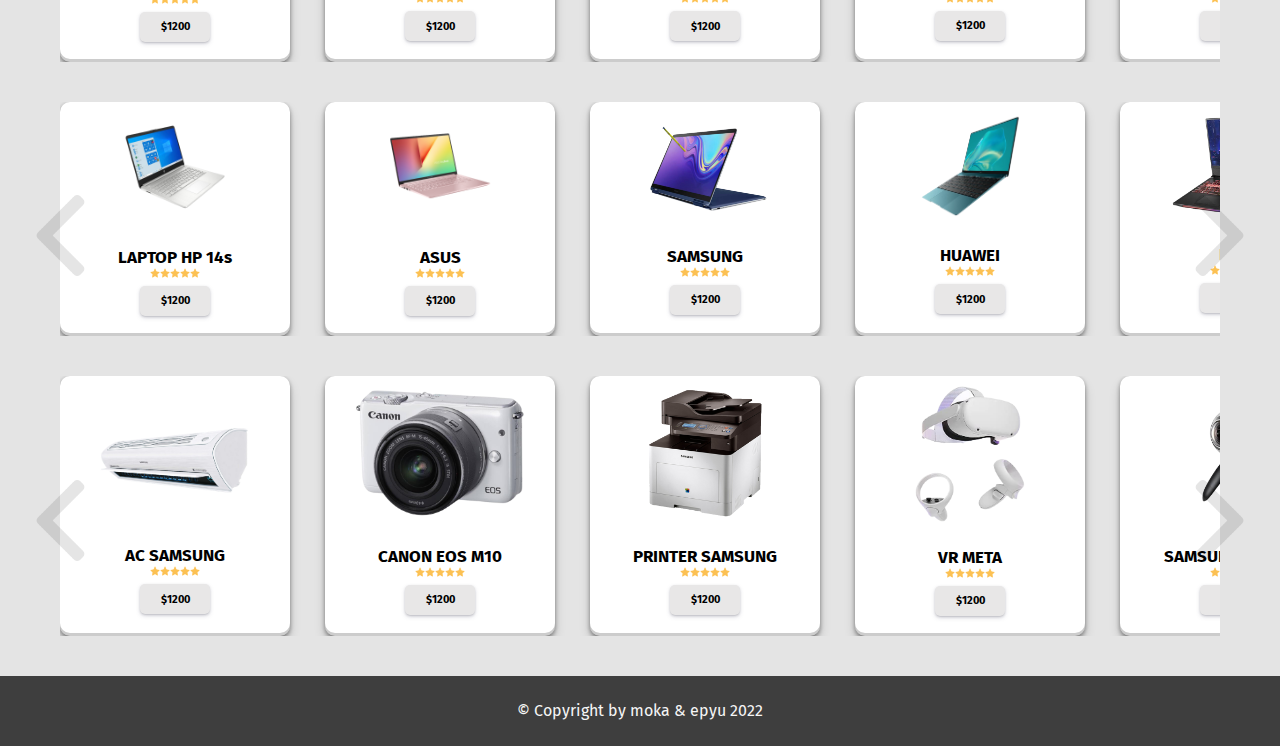
==== commit 512a2c00: "first commit" ====
--- a/index.html
+++ b/index.html
@@ -27,20 +27,20 @@
           <div id="bar3" class="bar"></div>
         </div>
         <ul class="hamburger-nav" id="nav">
-          <li><a href="">home</a></li>
-          <li><a href="">about</a></li>
-          <li><a href="">blog</a></li>
-          <li><a href="">gallery</a></li>
-          <li><a href="">contact</a></li>
+          <li><a href="#home">HOME</a></li>
+          <li><a href="#all-product">PRODUCT</a></li>
+          <li><a href="#desc-tren">ORDER</a></li>
+          <li><a href="">ITEM</a></li>
+          <li><a href="">ABOUT</a></li>
         </ul>
       </div>
       <div class="menu-bg" id="menu-bg"></div>
       <nav>
         <ul class="nav">
           <li><a href="#home">BERANDA</a></li>
-          <li><a href="">PRODUCT</a></li>
-          <li><a href="">PESANAN</a></li>
-          <li><a href="">ITEM</a></li>
+          <li><a href="#all-product">PRODUCT</a></li>
+          <li><a href="#desc-tren">ORDER</a></li>
+          <li><a href="#">ITEM</a></li>
         </ul>
       </nav>
       <div class="nav search-bar">
--- a/style/responsive.css
+++ b/style/responsive.css
@@ -299,12 +299,12 @@
   }
 
   .fitur-item {
-    padding: 1% 6%;
+    padding: 2% 6%;
   }
 
   .fitur-item img {
     width: 10vw !important;
-    height: 7vh !important;
+    height: 6.5vh !important;
   }
 
   .fitur-item h2 {
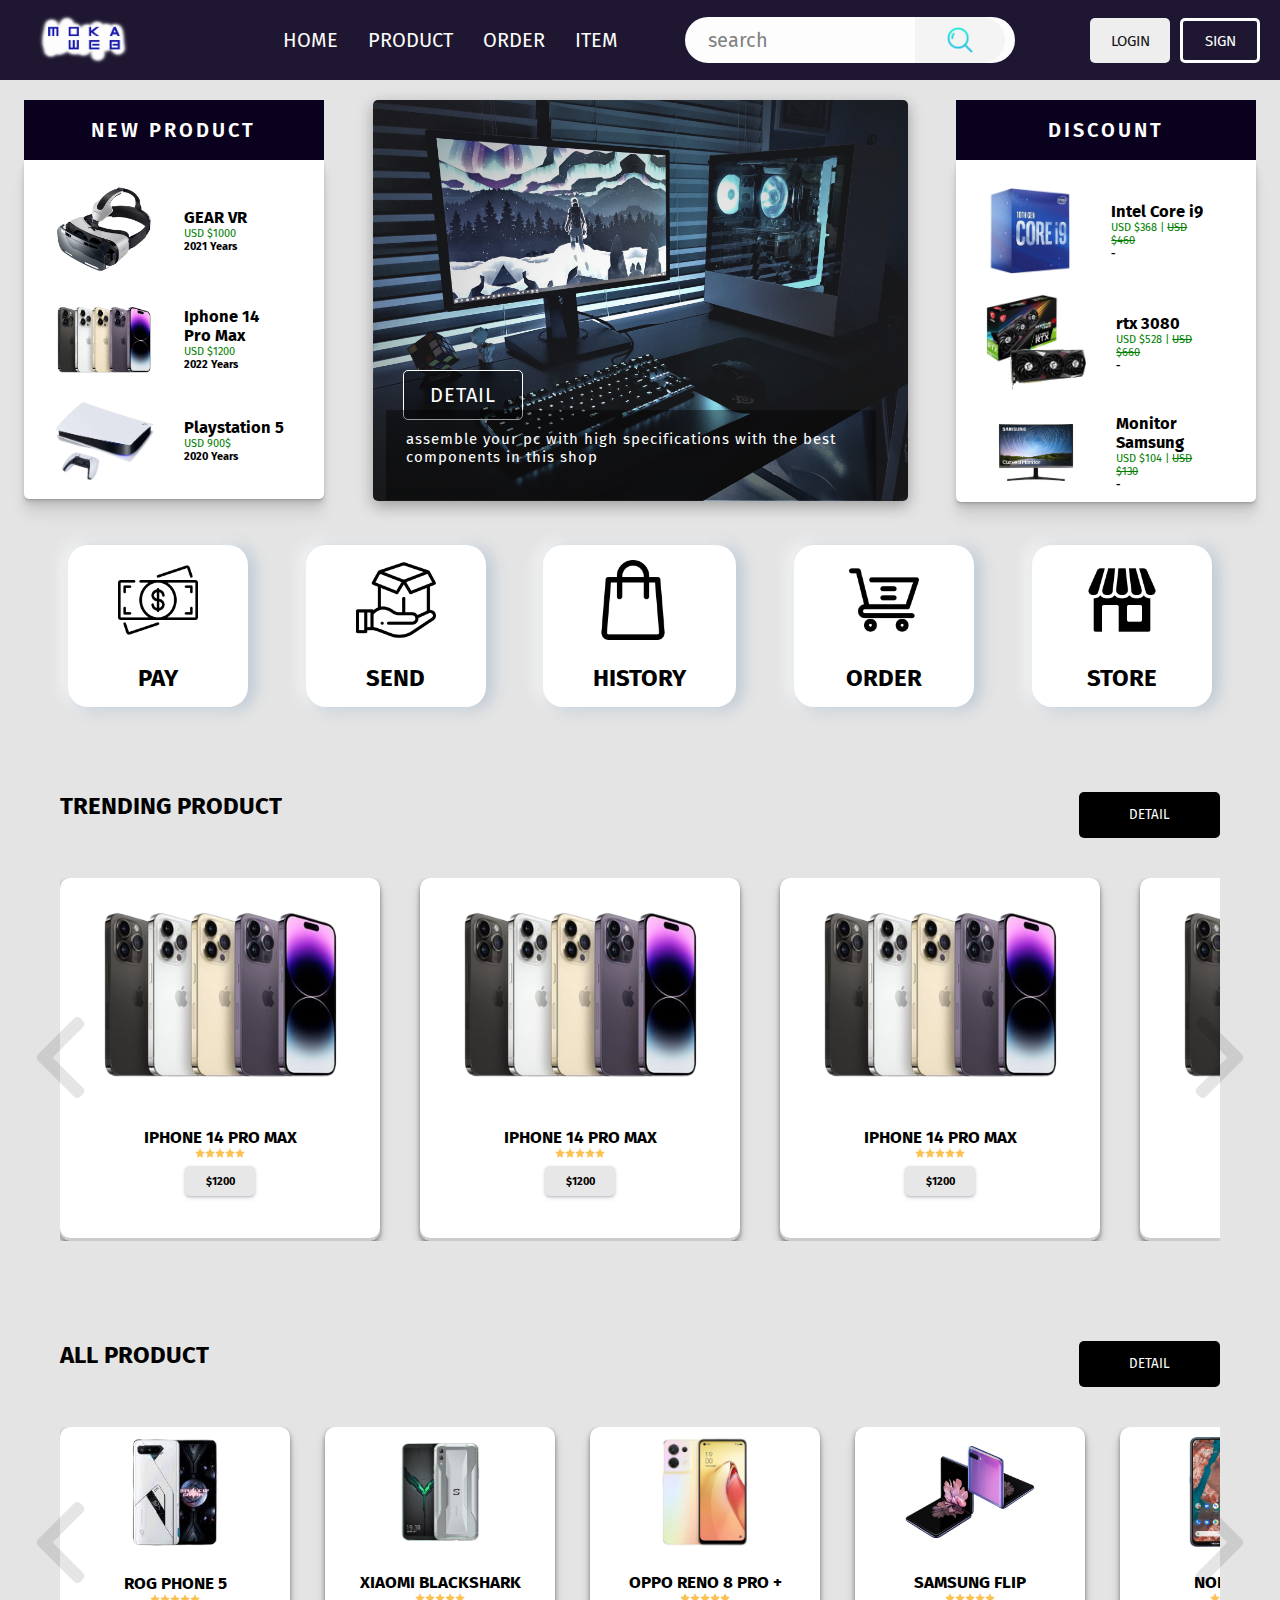
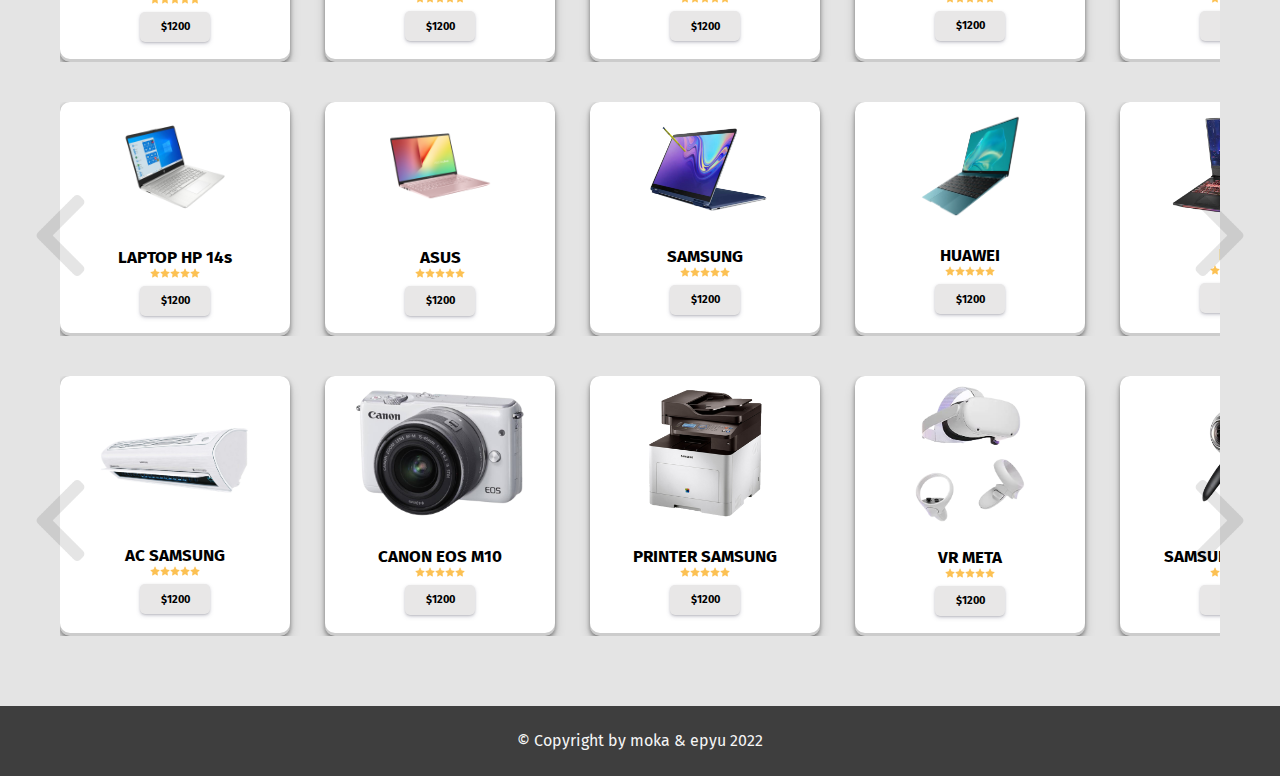
==== commit e45bc7b2: "first commit" ====
--- a/index.html
+++ b/index.html
@@ -37,7 +37,7 @@
       <div class="menu-bg" id="menu-bg"></div>
       <nav>
         <ul class="nav">
-          <li><a href="#home">BERANDA</a></li>
+          <li><a href="#home">HOME</a></li>
           <li><a href="#all-product">PRODUCT</a></li>
           <li><a href="#desc-tren">ORDER</a></li>
           <li><a href="#">ITEM</a></li>
--- a/style/style.css
+++ b/style/style.css
@@ -659,10 +659,11 @@
 }
 
 .footer {
+  margin-top: 30px;
   display: flex;
   justify-content: center;
   align-items: center;
-  background-color: rgb(62, 62, 62);
+  background-color: #3e3e3e;
   height: 70px;
   width: 100%;
 }
--- a/style/responsive.css
+++ b/style/responsive.css
@@ -304,7 +304,7 @@
 
   .fitur-item img {
     width: 10vw !important;
-    height: 6.5vh !important;
+    height: 5.9vh !important;
   }
 
   .fitur-item h2 {
